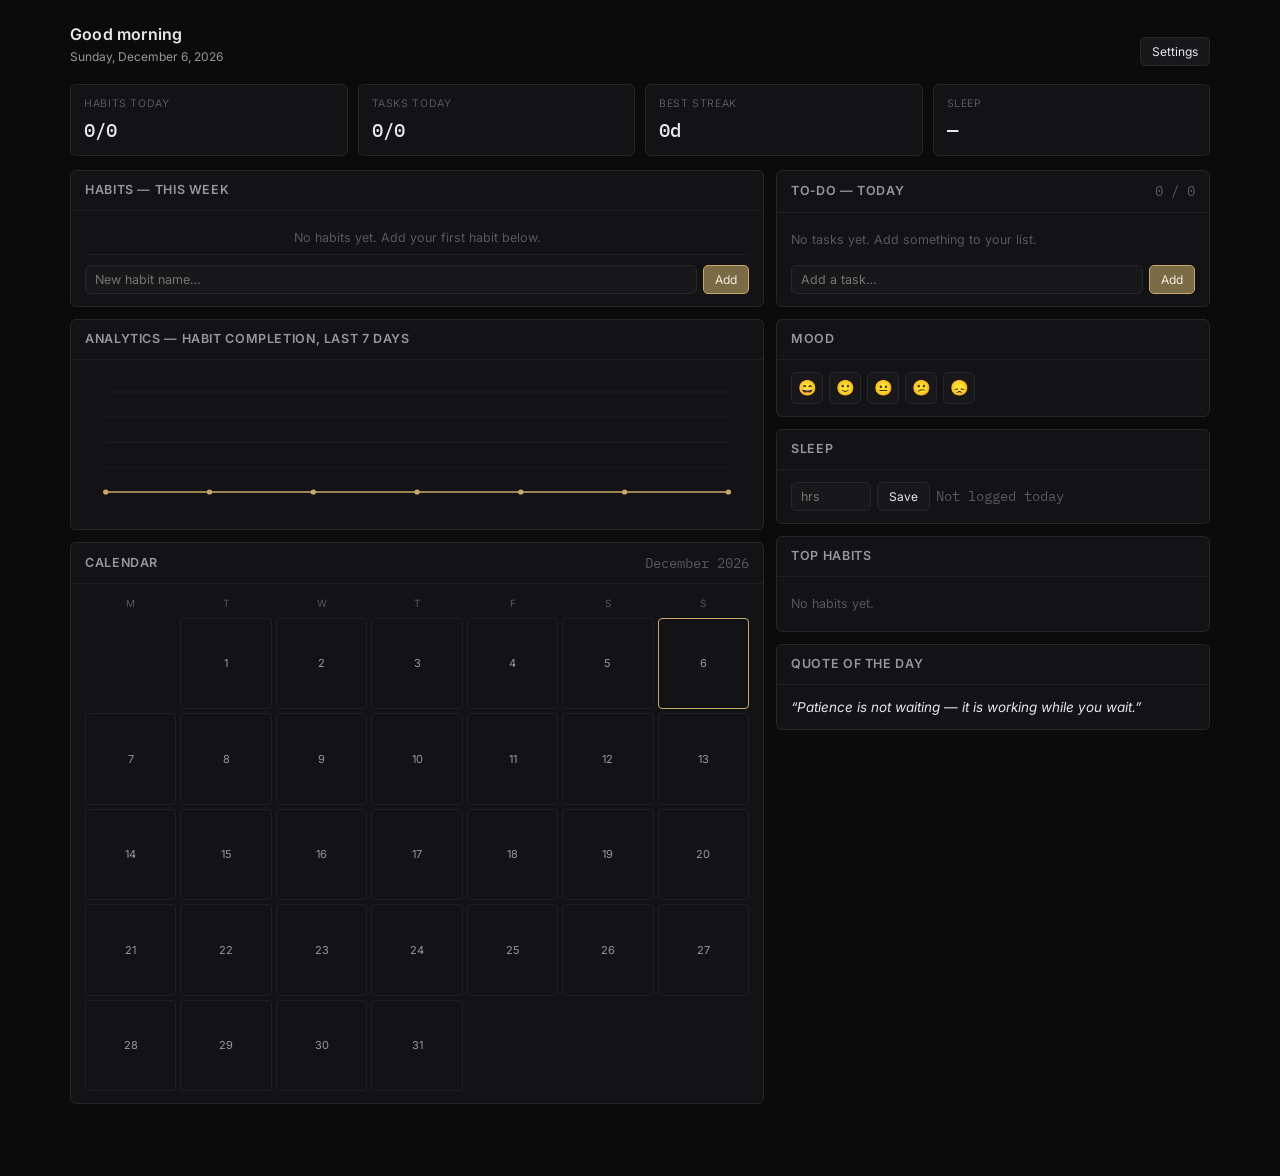
==== index.html @ dc0c287c "Add files via upload" ====
<!DOCTYPE html>
<html lang="en">
<head>
<meta charset="UTF-8">
<meta name="viewport" content="width=device-width, initial-scale=1, viewport-fit=cover">
<title>Ledger — Personal Dashboard</title>
<link rel="preconnect" href="https://fonts.googleapis.com">
<link href="https://fonts.googleapis.com/css2?family=Inter:wght@400;500;600;700&family=IBM+Plex+Mono:wght@400;500;600&display=swap" rel="stylesheet">
<link rel="stylesheet" href="styles.css">
</head>
<body>
<div class="wrap">
  <header>
    <div><h1 id="greet">Ledger</h1><div class="sub" id="dateline"></div></div>
    <div style="display:flex;gap:8px"><button class="btn" id="settingsBtn">Settings</button></div>
  </header>

  <div id="celebrateSlot"></div>

  <div class="grid" id="statGrid"></div>

  <div class="cols2">
    <div>
      <div class="panel">
        <div class="ph"><h2>Habits — This Week</h2></div>
        <div class="pb">
          <div class="habit-table"><table id="habitTable"></table></div>
          <div class="addrow"><input type="text" id="newHabit" placeholder="New habit name…" maxlength="30"><button class="btn primary" id="addHabitBtn">Add</button></div>
        </div>
      </div>

      <div class="panel">
        <div class="ph"><h2>Analytics — Habit Completion, Last 7 Days</h2></div>
        <div class="pb chart-wrap"><svg id="chart" width="100%" height="140" viewBox="0 0 640 140" preserveAspectRatio="none"></svg></div>
      </div>

      <div class="panel">
        <div class="ph"><h2>Calendar</h2><span class="mono mut" id="calLabel"></span></div>
        <div class="pb"><div class="cal" id="cal"></div></div>
      </div>
    </div>

    <div>
      <div class="panel">
        <div class="ph"><h2>To‑Do — Today</h2><span class="mono mut" id="todoCount"></span></div>
        <div class="pb">
          <div id="todoList"></div>
          <div class="addrow"><input type="text" id="newTodo" placeholder="Add a task…"><button class="btn primary" id="addTodoBtn">Add</button></div>
        </div>
      </div>

      <div class="panel">
        <div class="ph"><h2>Mood</h2></div>
        <div class="pb"><div class="moodrow" id="moodRow"></div></div>
      </div>

      <div class="panel">
        <div class="ph"><h2>Sleep</h2></div>
        <div class="pb"><div class="sleeprow">
          <input type="number" id="sleepInput" step="0.5" min="0" max="16" placeholder="hrs" style="max-width:80px">
          <button class="btn" id="sleepSave">Save</button>
          <span class="mut mono" id="sleepLast"></span>
        </div></div>
      </div>

      <div class="panel">
        <div class="ph"><h2>Top Habits</h2></div>
        <div class="pb" id="topHabits"></div>
      </div>

      <div class="panel">
        <div class="ph"><h2>Quote of the Day</h2></div>
        <div class="pb"><div class="quote" id="quoteBox"></div></div>
      </div>
    </div>
  </div>
</div>

<div class="modal-bg" id="modalBg">
  <div class="modal">
    <h3>Settings</h3>
    <p class="mut" style="font-size:12px">Habits are capped at 15. Reset clears all local data on this device.</p>
    <div class="row"><button class="btn" id="exportBtn" style="flex:1">Export data (.json)</button></div>
    <div class="row"><button class="btn" id="resetBtn" style="flex:1;border-color:var(--bad);color:var(--bad)">Reset all data</button><button class="btn" id="closeModal" style="flex:1">Close</button></div>
  </div>
</div>

<script src="app.js"></script>
</body>
</html>
---- styles.css ----
:root{
  --bg:#0b0b0c; --panel:#131315; --panel2:#18181b; --border:#26262a; --border-soft:#1e1e21;
  --text:#e7e7ea; --text-dim:#96969d; --text-faint:#57575e;
  --accent:#c9a86a; --accent-dim:#7a6a45; --good:#6fae8f; --bad:#c07070;
  padding-top:env(safe-area-inset-top,0px); padding-bottom:env(safe-area-inset-bottom,0px);
}
*{box-sizing:border-box}
html{scroll-padding-top:env(safe-area-inset-top,0px)}
body{margin:0;background:var(--bg);color:var(--text);font-family:'Inter',sans-serif;font-size:13.5px;line-height:1.5;-webkit-font-smoothing:antialiased}
.mono{font-family:'IBM Plex Mono',monospace}
.wrap{max-width:1180px;margin:0 auto;padding:22px 20px 60px}
header{display:flex;justify-content:space-between;align-items:flex-end;margin-bottom:18px;flex-wrap:wrap;gap:10px}
header h1{font-size:16px;font-weight:600;margin:0;letter-spacing:.2px}
header .sub{color:var(--text-dim);font-size:12px;margin-top:2px}
.btn{background:var(--panel2);border:1px solid var(--border);color:var(--text);padding:6px 11px;border-radius:5px;font-size:12px;cursor:pointer;font-family:inherit;transition:border-color .15s}
.btn:hover{border-color:#3a3a3f}
.btn.primary{background:var(--accent-dim);border-color:var(--accent);color:#f4ecd9}
.grid{display:grid;grid-template-columns:repeat(4,1fr);gap:10px;margin-bottom:14px}
.stat{background:var(--panel);border:1px solid var(--border);border-radius:6px;padding:11px 13px}
.stat .l{color:var(--text-faint);font-size:10.5px;text-transform:uppercase;letter-spacing:.06em}
.stat .v{font-family:'IBM Plex Mono',monospace;font-size:19px;margin-top:4px;font-weight:500}
.panel{background:var(--panel);border:1px solid var(--border);border-radius:6px;margin-bottom:12px;overflow:hidden}
.panel .ph{padding:10px 14px;border-bottom:1px solid var(--border-soft);display:flex;justify-content:space-between;align-items:center}
.panel .ph h2{font-size:12.5px;font-weight:600;margin:0;color:var(--text-dim);text-transform:uppercase;letter-spacing:.05em}
.panel .pb{padding:12px 14px}
.cols2{display:grid;grid-template-columns:1.6fr 1fr;gap:12px}
table{width:100%;border-collapse:collapse;font-size:12.5px}
.habit-table{overflow-x:auto}
.habit-table table{min-width:560px}
th{color:var(--text-faint);font-weight:500;text-align:center;padding:5px 4px;font-size:10.5px;text-transform:uppercase;border-bottom:1px solid var(--border-soft)}
th.hname{text-align:left;padding-left:8px}
td{text-align:center;padding:6px 4px;border-bottom:1px solid var(--border-soft)}
td.hname{text-align:left;padding-left:8px;white-space:nowrap}
td.hname .del{color:var(--text-faint);cursor:pointer;margin-left:6px;font-size:11px}
.cell{width:24px;height:24px;border-radius:4px;border:1px solid var(--border);background:var(--panel2);cursor:pointer;display:inline-flex;align-items:center;justify-content:center;color:var(--text-faint);font-size:12px;transition:.12s}
.cell.on{background:var(--accent-dim);border-color:var(--accent);color:#f4ecd9}
.cell:hover{border-color:#4a4a50}
.mut{color:var(--text-faint)}
.streakcol{font-family:'IBM Plex Mono',monospace;color:var(--text-dim);font-size:11.5px}
.addrow{display:flex;gap:6px;margin-top:10px}
input[type=text],input[type=number]{background:var(--panel2);border:1px solid var(--border);color:var(--text);padding:6px 9px;border-radius:5px;font-size:12.5px;font-family:inherit;flex:1}
input:focus{outline:1px solid var(--accent-dim)}
.todo-item{display:flex;align-items:center;gap:9px;padding:6px 0;border-bottom:1px solid var(--border-soft)}
.todo-item:last-child{border-bottom:none}
.chk{width:15px;height:15px;border-radius:3px;border:1px solid var(--border);cursor:pointer;flex:0 0 auto}
.chk.on{background:var(--good);border-color:var(--good)}
.tdone{text-decoration:line-through;color:var(--text-faint)}
.todo-item .tx{flex:1;cursor:default;font-size:12.5px}
.todo-item .del{color:var(--text-faint);cursor:pointer;font-size:12px}
.moodrow,.sleeprow{display:flex;gap:6px;align-items:center;flex-wrap:wrap}
.mood-btn{width:32px;height:32px;border-radius:5px;background:var(--panel2);border:1px solid var(--border);cursor:pointer;font-size:15px;display:flex;align-items:center;justify-content:center}
.mood-btn.sel{border-color:var(--accent);background:var(--accent-dim)}
.quote{font-size:13.5px;font-style:italic;color:var(--text)}
.quote .attr{display:block;margin-top:6px;font-style:normal;color:var(--text-faint);font-size:11px}
.toprow{display:flex;justify-content:space-between;padding:7px 0;border-bottom:1px solid var(--border-soft);font-size:12.5px}
.toprow:last-child{border-bottom:none}
.toprow .name{color:var(--text)}
.toprow .meta{color:var(--text-faint);font-family:'IBM Plex Mono',monospace;font-size:11.5px}
.empty{color:var(--text-faint);font-size:12.5px;padding:6px 0}
.cal{display:grid;grid-template-columns:repeat(7,1fr);gap:4px}
.cal .dow{color:var(--text-faint);font-size:10px;text-align:center;text-transform:uppercase;padding-bottom:3px}
.cal .day{aspect-ratio:1;border:1px solid var(--border-soft);border-radius:4px;display:flex;flex-direction:column;align-items:center;justify-content:center;font-size:11px;color:var(--text-dim);position:relative}
.cal .day.today{border-color:var(--accent)}
.cal .day .dot{width:5px;height:5px;border-radius:50%;background:var(--good);position:absolute;bottom:4px}
.cal .day.empty{border:none}
.chart-wrap{overflow-x:auto}
.celebrate{background:linear-gradient(90deg,var(--panel),var(--panel2));border:1px solid var(--accent);border-radius:6px;padding:11px 14px;margin-bottom:12px;font-size:13px;color:#f4ecd9}
.modal-bg{position:fixed;inset:0;background:rgba(0,0,0,.6);display:none;align-items:center;justify-content:center;z-index:50}
.modal{background:var(--panel);border:1px solid var(--border);border-radius:7px;padding:18px;width:min(340px,90vw)}
.modal h3{margin:0 0 10px;font-size:13px;color:var(--text-dim);text-transform:uppercase;letter-spacing:.04em}
.modal .row{display:flex;gap:8px;margin-top:8px}
@media(max-width:760px){.grid{grid-template-columns:repeat(2,1fr)}.cols2{grid-template-columns:1fr}}
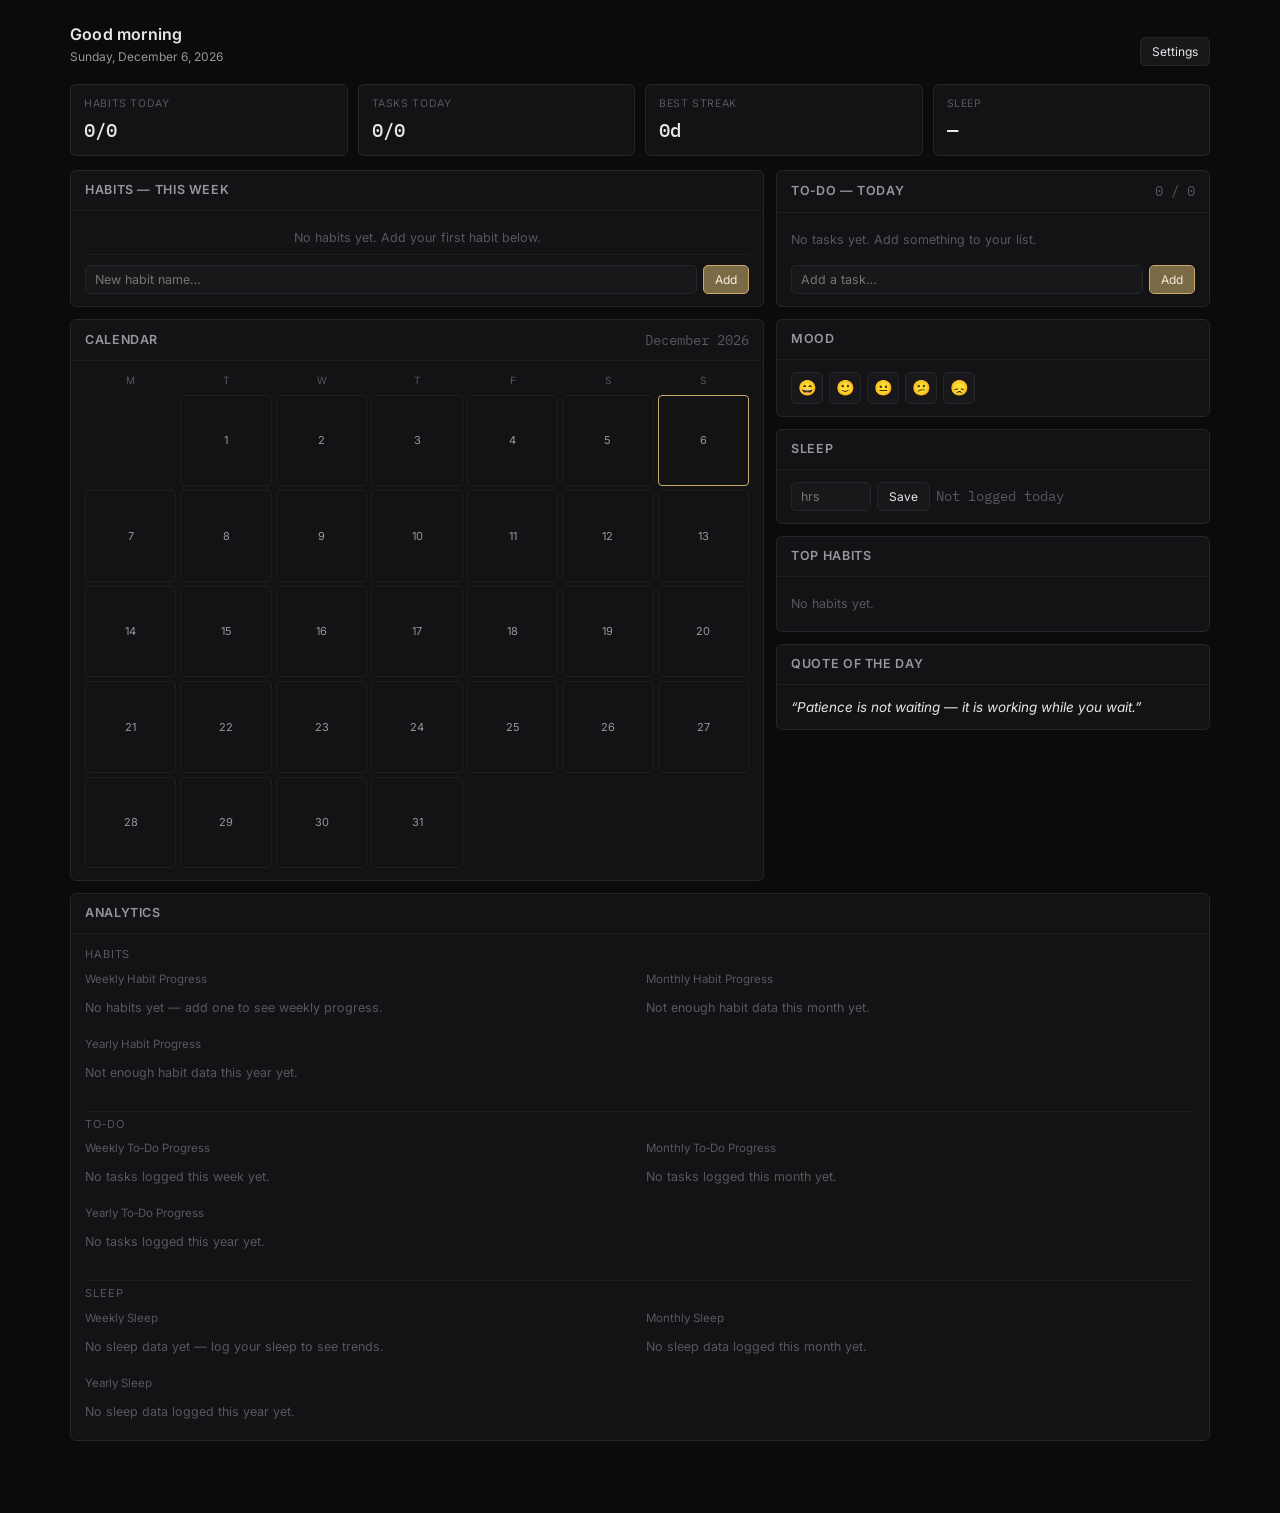
==== commit 1e3b64e6: "Add files via upload" ====
--- a/index.html
+++ b/index.html
@@ -3,6 +3,9 @@
 <head>
 <meta charset="UTF-8">
 <meta name="viewport" content="width=device-width, initial-scale=1, viewport-fit=cover">
+<meta name="theme-color" content="#0b0b0c">
+<link rel="manifest" href="manifest.json">
+<link rel="icon" href="icons/icon-192.png">
 <title>Ledger — Personal Dashboard</title>
 <link rel="preconnect" href="https://fonts.googleapis.com">
 <link href="https://fonts.googleapis.com/css2?family=Inter:wght@400;500;600;700&family=IBM+Plex+Mono:wght@400;500;600&display=swap" rel="stylesheet">
@@ -27,11 +30,6 @@
           <div class="habit-table"><table id="habitTable"></table></div>
           <div class="addrow"><input type="text" id="newHabit" placeholder="New habit name…" maxlength="30"><button class="btn primary" id="addHabitBtn">Add</button></div>
         </div>
-      </div>
-
-      <div class="panel">
-        <div class="ph"><h2>Analytics — Habit Completion, Last 7 Days</h2></div>
-        <div class="pb chart-wrap"><svg id="chart" width="100%" height="140" viewBox="0 0 640 140" preserveAspectRatio="none"></svg></div>
       </div>
 
       <div class="panel">
@@ -74,6 +72,32 @@
       </div>
     </div>
   </div>
+
+  <div class="panel">
+    <div class="ph"><h2>Analytics</h2></div>
+    <div class="pb">
+      <div class="section-label">Habits</div>
+      <div class="chart-grid-2">
+        <div><div class="mut" style="font-size:11.5px;margin-bottom:5px">Weekly Habit Progress</div><div class="chart-wrap" id="chartHabitWeek"></div></div>
+        <div><div class="mut" style="font-size:11.5px;margin-bottom:5px">Monthly Habit Progress</div><div class="chart-wrap" id="chartHabitMonth"></div></div>
+      </div>
+      <div style="margin-top:12px"><div class="mut" style="font-size:11.5px;margin-bottom:5px">Yearly Habit Progress</div><div class="chart-wrap" id="chartHabitYear"></div></div>
+
+      <div class="section-label">To‑Do</div>
+      <div class="chart-grid-2">
+        <div><div class="mut" style="font-size:11.5px;margin-bottom:5px">Weekly To‑Do Progress</div><div class="chart-wrap" id="chartTodoWeek"></div></div>
+        <div><div class="mut" style="font-size:11.5px;margin-bottom:5px">Monthly To‑Do Progress</div><div class="chart-wrap" id="chartTodoMonth"></div></div>
+      </div>
+      <div style="margin-top:12px"><div class="mut" style="font-size:11.5px;margin-bottom:5px">Yearly To‑Do Progress</div><div class="chart-wrap" id="chartTodoYear"></div></div>
+
+      <div class="section-label">Sleep</div>
+      <div class="chart-grid-2">
+        <div><div class="mut" style="font-size:11.5px;margin-bottom:5px">Weekly Sleep</div><div class="chart-wrap" id="chartSleepWeek"></div></div>
+        <div><div class="mut" style="font-size:11.5px;margin-bottom:5px">Monthly Sleep</div><div class="chart-wrap" id="chartSleepMonth"></div></div>
+      </div>
+      <div style="margin-top:12px"><div class="mut" style="font-size:11.5px;margin-bottom:5px">Yearly Sleep</div><div class="chart-wrap" id="chartSleepYear"></div></div>
+    </div>
+  </div>
 </div>
 
 <div class="modal-bg" id="modalBg">
--- a/styles.css
+++ b/styles.css
@@ -64,6 +64,11 @@
 .cal .day .dot{width:5px;height:5px;border-radius:50%;background:var(--good);position:absolute;bottom:4px}
 .cal .day.empty{border:none}
 .chart-wrap{overflow-x:auto}
+.section-label{color:var(--text-faint);font-size:11px;text-transform:uppercase;letter-spacing:.08em;margin:22px 0 8px;padding-top:4px;border-top:1px solid var(--border-soft)}
+.section-label:first-child{margin-top:0;border-top:none;padding-top:0}
+.chart-grid-2{display:grid;grid-template-columns:1fr 1fr;gap:12px}
+.chart-foot{display:flex;justify-content:space-between;margin-top:4px;font-size:10.5px;color:var(--text-faint)}
+@media(max-width:640px){.chart-grid-2{grid-template-columns:1fr}}
 .celebrate{background:linear-gradient(90deg,var(--panel),var(--panel2));border:1px solid var(--accent);border-radius:6px;padding:11px 14px;margin-bottom:12px;font-size:13px;color:#f4ecd9}
 .modal-bg{position:fixed;inset:0;background:rgba(0,0,0,.6);display:none;align-items:center;justify-content:center;z-index:50}
 .modal{background:var(--panel);border:1px solid var(--border);border-radius:7px;padding:18px;width:min(340px,90vw)}
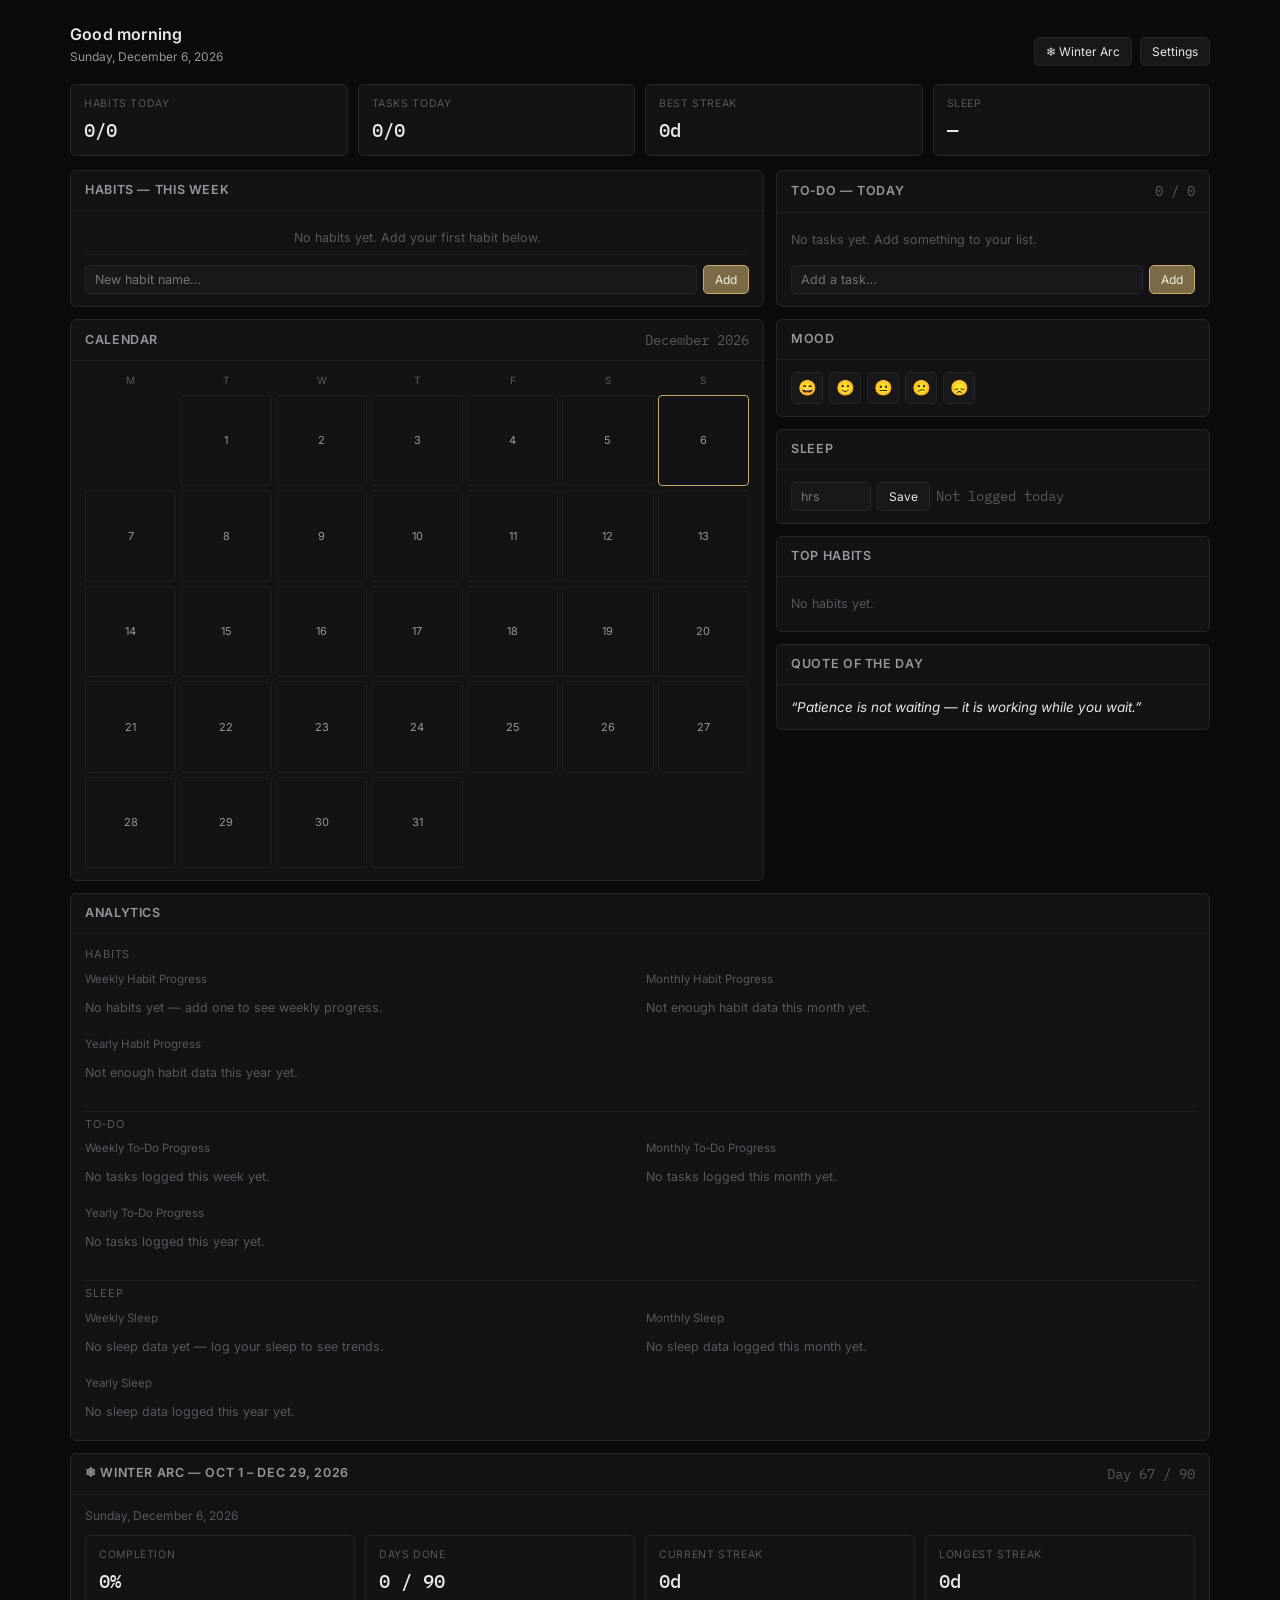
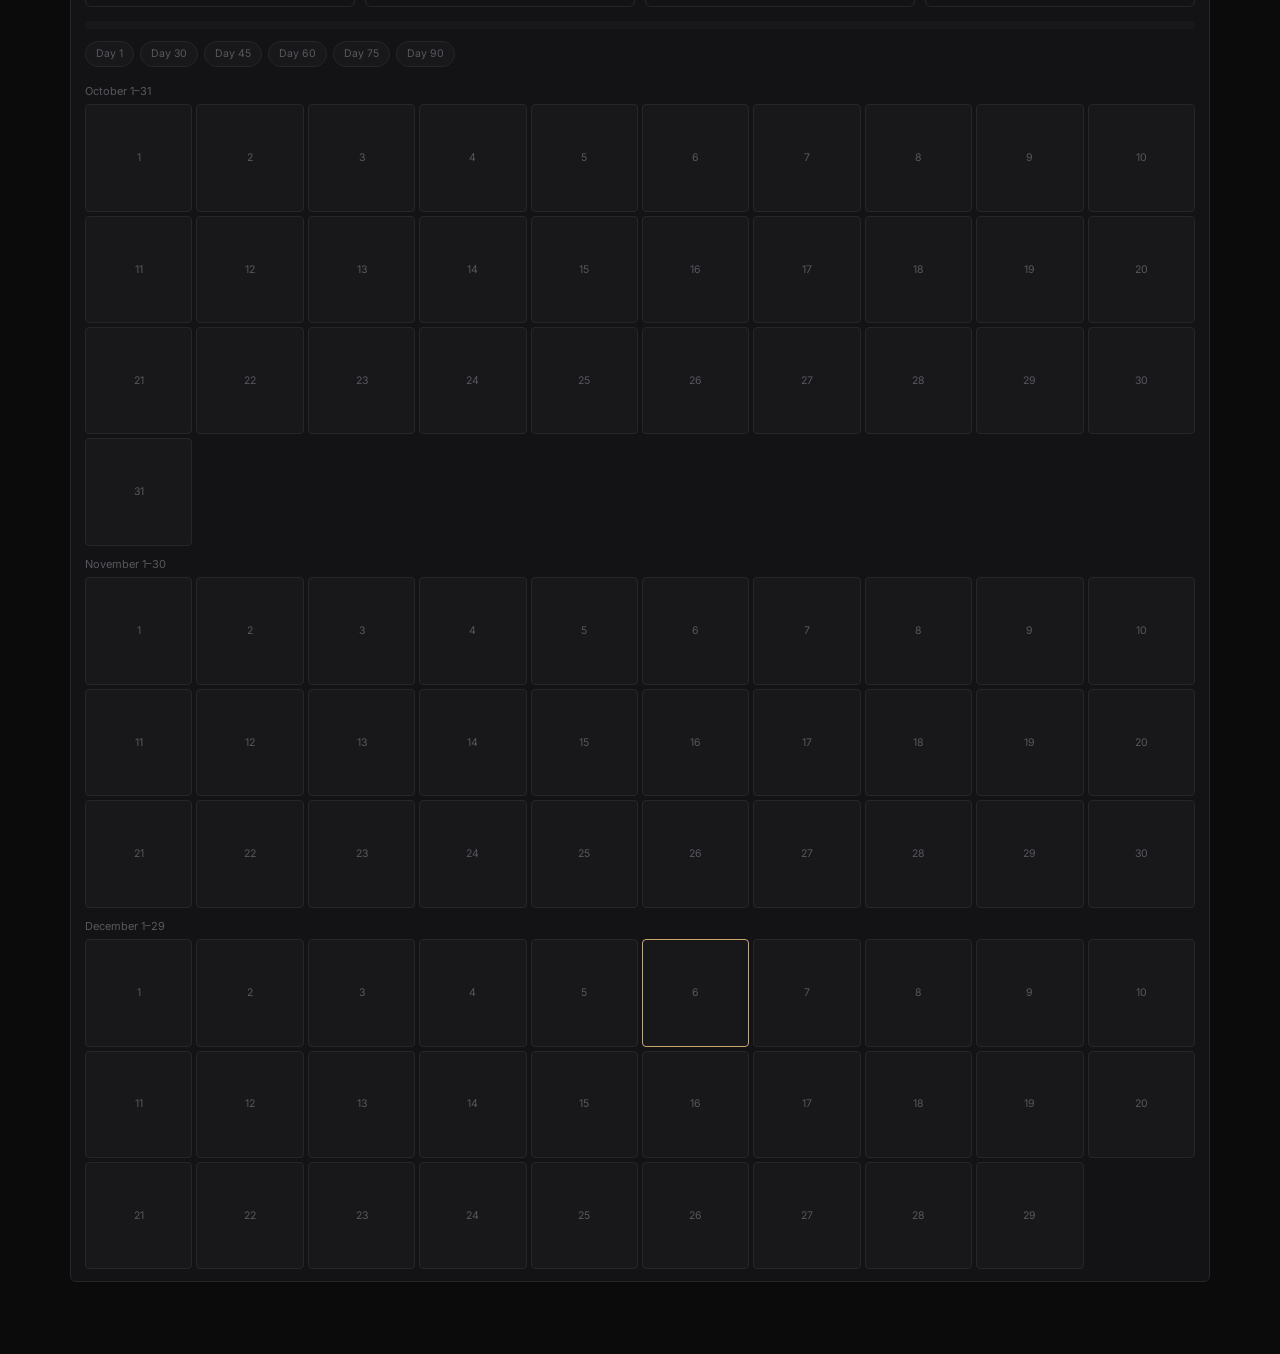
==== commit 1ba0b499: "Add files via upload" ====
--- a/index.html
+++ b/index.html
@@ -15,7 +15,7 @@
 <div class="wrap">
   <header>
     <div><h1 id="greet">Ledger</h1><div class="sub" id="dateline"></div></div>
-    <div style="display:flex;gap:8px"><button class="btn" id="settingsBtn">Settings</button></div>
+    <div style="display:flex;gap:8px"><button class="btn" id="warcNavBtn">❄ Winter Arc</button><button class="btn" id="settingsBtn">Settings</button></div>
   </header>
 
   <div id="celebrateSlot"></div>
@@ -98,6 +98,23 @@
       <div style="margin-top:12px"><div class="mut" style="font-size:11.5px;margin-bottom:5px">Yearly Sleep</div><div class="chart-wrap" id="chartSleepYear"></div></div>
     </div>
   </div>
+
+  <div class="panel" id="winterArc">
+    <div class="ph"><h2>❄ Winter Arc — Oct 1 – Dec 29, 2026</h2><span class="mono mut" id="warcDay"></span></div>
+    <div class="pb">
+      <div class="mut" id="warcDate" style="margin-bottom:10px;font-size:12px"></div>
+      <div id="warcComplete"></div>
+      <div class="grid" style="grid-template-columns:repeat(4,1fr)">
+        <div class="stat"><div class="l">Completion</div><div class="v mono" id="warcPct"></div></div>
+        <div class="stat"><div class="l">Days Done</div><div class="v mono" id="warcCount"></div></div>
+        <div class="stat"><div class="l">Current Streak</div><div class="v mono" id="warcCur"></div></div>
+        <div class="stat"><div class="l">Longest Streak</div><div class="v mono" id="warcBest"></div></div>
+      </div>
+      <div class="warc-bar"><div class="warc-bar-fill" id="warcBarFill" style="width:0%"></div></div>
+      <div id="warcMilestones" style="margin-bottom:8px"></div>
+      <div id="warcGrid"></div>
+    </div>
+  </div>
 </div>
 
 <div class="modal-bg" id="modalBg">
--- a/styles.css
+++ b/styles.css
@@ -75,3 +75,13 @@
 .modal h3{margin:0 0 10px;font-size:13px;color:var(--text-dim);text-transform:uppercase;letter-spacing:.04em}
 .modal .row{display:flex;gap:8px;margin-top:8px}
 @media(max-width:760px){.grid{grid-template-columns:repeat(2,1fr)}.cols2{grid-template-columns:1fr}}
+.warc-bar{height:8px;background:var(--panel2);border-radius:4px;overflow:hidden;margin:12px 0}
+.warc-bar-fill{height:100%;background:var(--accent);transition:width .3s}
+.ms-chip{display:inline-block;background:var(--panel2);border:1px solid var(--border);border-radius:20px;padding:4px 10px;font-size:10.5px;color:var(--text-faint);margin:0 6px 6px 0}
+.ms-chip.reached{background:var(--accent-dim);border-color:var(--accent);color:#f4ecd9}
+.warc-grid{display:grid;grid-template-columns:repeat(10,1fr);gap:4px}
+@media(max-width:640px){.warc-grid{grid-template-columns:repeat(7,1fr)}}
+.warc-cell{aspect-ratio:1;border:1px solid var(--border);border-radius:4px;display:flex;align-items:center;justify-content:center;font-size:10.5px;color:var(--text-faint);cursor:pointer;background:var(--panel2)}
+.warc-cell.today{border-color:var(--accent)}
+.warc-cell.done{background:var(--accent-dim);border-color:var(--accent);color:#f4ecd9}
+.warc-cell.missed{background:#2a1c1c;border-color:var(--bad);color:var(--bad)}
